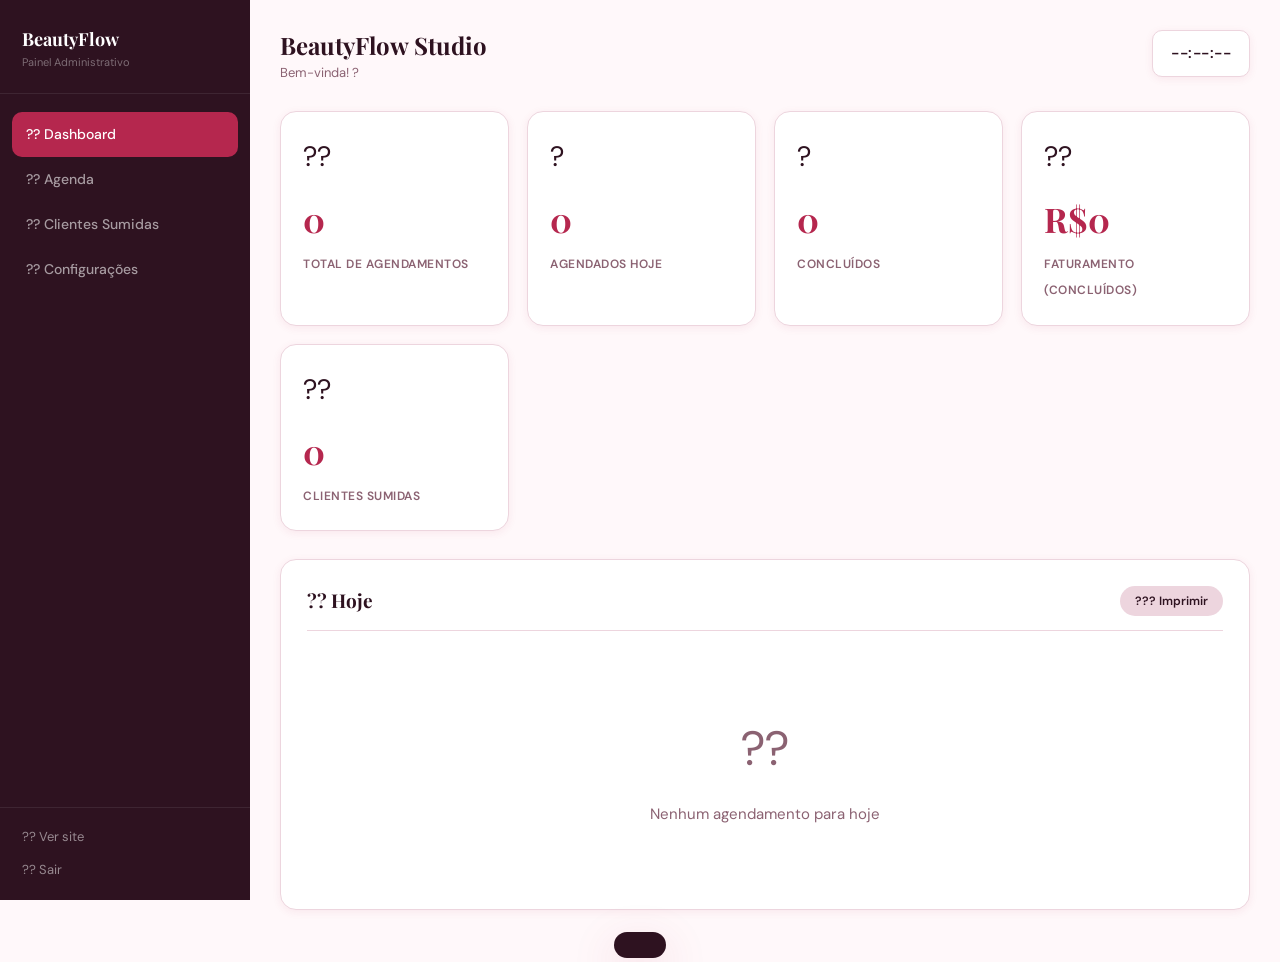
==== admin.html @ 9109e8d3 "Create admin.html" ====
<!DOCTYPE html>
<html lang="pt-BR">
<head>
  <meta charset="UTF-8">
  <meta name="viewport" content="width=device-width, initial-scale=1.0">
  <title>Admin — BeautyFlow</title>
  <link rel="stylesheet" href="style.css">
</head>
<body>

<div class="admin-layout">

  <!-- ===== SIDEBAR ===== -->
  <aside class="sidebar">
    <div class="sidebar-brand">
      <h2 id="sidebarNome">BeautyFlow</h2>
      <p>Painel Administrativo</p>
    </div>

    <ul class="sidebar-nav">
      <li>
        <a href="#" class="ativo" onclick="trocarAba('dashboard',this)">
          ?? Dashboard
        </a>
      </li>
      <li>
        <a href="#" onclick="trocarAba('agenda',this)">
          ?? Agenda
        </a>
      </li>
      <li>
        <a href="#" onclick="trocarAba('sumidas',this)">
          ?? Clientes Sumidas
          <span id="badgeSumidas" style="
            margin-left:auto; background:var(--danger);
            color:white; border-radius:999px;
            font-size:11px; padding:1px 8px;
            display:none;
          ">0</span>
        </a>
      </li>
      <li>
        <a href="#" onclick="trocarAba('config',this)">
          ?? Configurações
        </a>
      </li>
    </ul>

    <div class="sidebar-footer">
      <a href="index.html" style="color:rgba(255,255,255,.5); font-size:13px; display:block; margin-bottom:8px;">
        ?? Ver site
      </a>
      <button onclick="sair()" style="
        color:rgba(255,255,255,.5); font-size:13px;
        background:none; border:none; cursor:pointer;
        font-family:var(--f-body); padding:0; text-align:left;
      ">
        ?? Sair
      </button>
    </div>
  </aside>

  <!-- ===== CONTEÚDO PRINCIPAL ===== -->
  <main class="admin-main">

    <!-- HEADER -->
    <div class="admin-header">
      <div>
        <h1 id="headerNome">BeautyFlow Studio</h1>
        <p>Bem-vinda! ?</p>
      </div>
      <div class="relogio" id="relogio">--:--:--</div>
    </div>

    <!-- ======= ABA: DASHBOARD ======= -->
    <div class="aba ativa" id="aba-dashboard">

      <div class="stats-grid">
        <div class="stat-card">
          <span class="stat-icon">??</span>
          <span class="stat-value" id="statTotal">0</span>
          <span class="stat-label">Total de agendamentos</span>
        </div>
        <div class="stat-card">
          <span class="stat-icon">?</span>
          <span class="stat-value" id="statHoje">0</span>
          <span class="stat-label">Agendados hoje</span>
        </div>
        <div class="stat-card">
          <span class="stat-icon">?</span>
          <span class="stat-value" id="statConcluidos">0</span>
          <span class="stat-label">Concluídos</span>
        </div>
        <div class="stat-card">
          <span class="stat-icon">??</span>
          <span class="stat-value" id="statFaturamento">R$0</span>
          <span class="stat-label">Faturamento (concluídos)</span>
        </div>
        <div class="stat-card">
          <span class="stat-icon">??</span>
          <span class="stat-value" id="statSumidas">0</span>
          <span class="stat-label">Clientes sumidas</span>
        </div>
      </div>

      <!-- Próximos agendamentos do dia -->
      <div class="card">
        <div class="card-header">
          <h2>?? Hoje</h2>
          <button class="btn-sm btn-del" onclick="imprimirAgenda()">??? Imprimir</button>
        </div>
        <div id="agendaHoje">
          <div class="empty">
            <span class="empty-icon">??</span>
            <p>Nenhum agendamento para hoje</p>
          </div>
        </div>
      </div>

    </div>

    <!-- ======= ABA: AGENDA COMPLETA ======= -->
    <div class="aba" id="aba-agenda">
      <div class="card">
        <div class="card-header">
          <h2>?? Todos os Agendamentos</h2>
          <div style="display:flex; gap:8px;">
            <button class="btn-sm btn-del" onclick="imprimirAgenda()">??? Imprimir</button>
            <button class="btn-sm btn-ok"  onclick="exportarCSV()">?? Exportar CSV</button>
          </div>
        </div>

        <!-- Filtros -->
        <div class="filtros">
          <input type="date"   id="filtroData"   onchange="renderizarAgenda()" placeholder="Filtrar por data">
          <select              id="filtroStatus" onchange="renderizarAgenda()">
            <option value="">Todos os status</option>
            <option value="Agendado">Agendado</option>
            <option value="Concluído">Concluído</option>
            <option value="Cancelado">Cancelado</option>
          </select>
          <select              id="filtroServico" onchange="renderizarAgenda()">
            <option value="">Todos os serviços</option>
          </select>
          <input type="text"   id="filtroBusca" oninput="renderizarAgenda()" placeholder="?? Buscar por nome">
        </div>

        <div id="listaAgendamentos">
          <div class="empty">
            <span class="empty-icon">??</span>
            <p>Nenhum agendamento encontrado</p>
          </div>
        </div>
      </div>
    </div>

    <!-- ======= ABA: CLIENTES SUMIDAS ======= -->
    <div class="aba" id="aba-sumidas">
      <div class="card">
        <div class="card-header">
          <h2>?? Clientes que precisam voltar</h2>
          <span style="font-size:13px; color:var(--text-muted);" id="labelSumidas"></span>
        </div>
        <p style="color:var(--text-muted); font-size:14px; margin-bottom:20px;">
          Clientes que não agendaram há <strong id="diasInativos"></strong> dias ou mais.
          Envie uma mensagem carinhosa para trazê-las de volta! ??
        </p>
        <div id="listaSumidas">
          <div class="empty">
            <span class="empty-icon">??</span>
            <p>Todas as clientes retornaram recentemente!</p>
          </div>
        </div>
      </div>
    </div>

    <!-- ======= ABA: CONFIGURAÇÕES ======= -->
    <div class="aba" id="aba-config">

      <!-- Info do salão -->
      <div class="card">
        <div class="card-header"><h2>?? Informações do Salão</h2></div>
        <div class="config-grid">
          <div class="form-group">
            <label>Nome do salão</label>
            <input type="text" id="cfgNome" placeholder="BeautyFlow Studio">
          </div>
          <div class="form-group">
            <label>Proprietária</label>
            <input type="text" id="cfgDona" placeholder="Leticia Soares">
          </div>
          <div class="form-group">
            <label>WhatsApp (DDI+DDD+número)</label>
            <input type="text" id="cfgWA" placeholder="5521977730274">
          </div>
          <div class="form-group">
            <label>Instagram</label>
            <input type="text" id="cfgInsta" placeholder="@seuperfil">
          </div>
          <div class="form-group config-full">
            <label>Endereço / Cidade</label>
            <input type="text" id="cfgEndereco" placeholder="Rua Exemplo, 123 - Rio de Janeiro">
          </div>
        </div>
        <button class="btn btn-primary" style="margin-top:18px;" onclick="salvarConfig()">
          ?? Salvar Informações
        </button>
      </div>

      <!-- Alterar senha -->
      <div class="card">
        <div class="card-header"><h2>?? Alterar Senha de Acesso</h2></div>
        <div class="config-grid">
          <div class="form-group">
            <label>Novo usuário</label>
            <input type="text" id="cfgUser" placeholder="admin">
          </div>
          <div class="form-group">
            <label>Nova senha</label>
            <input type="password" id="cfgSenha" placeholder="Nova senha">
          </div>
          <div class="form-group">
            <label>Confirmar senha</label>
            <input type="password" id="cfgSenha2" placeholder="Repita a senha">
          </div>
        </div>
        <button class="btn btn-primary" style="margin-top:18px;" onclick="salvarSenha()">
          ?? Alterar Senha
        </button>
      </div>

      <!-- Horários ativos -->
      <div class="card">
        <div class="card-header"><h2>? Horários Disponíveis</h2></div>
        <p style="color:var(--text-muted); font-size:14px; margin-bottom:16px;">
          Marque os horários que você atende:
        </p>
        <div id="horariosConfig" style="display:flex; flex-wrap:wrap; gap:10px;">
          <!-- Preenchido via JS -->
        </div>
        <button class="btn btn-primary" style="margin-top:20px;" onclick="salvarHorarios()">
          ? Salvar Horários
        </button>
      </div>

      <!-- Dados / Backup -->
      <div class="card">
        <div class="card-header"><h2>?? Dados e Backup</h2></div>
        <div style="display:flex; gap:12px; flex-wrap:wrap;">
          <button class="btn btn-primary" onclick="exportarJSON()">?? Exportar Backup</button>
          <button class="btn btn-outline" onclick="importarJSON()" style="color:var(--primary); border:2px solid var(--primary);">
            ?? Importar Backup
          </button>
          <button class="btn-sm btn-cancel" onclick="limparTudo()" style="padding:13px 20px; font-size:14px;">
            ??? Apagar todos os dados
          </button>
        </div>
        <input type="file" id="inputImport" accept=".json" style="display:none" onchange="processarImport(this)">
      </div>

    </div>

  </main>
</div>

<!-- MODAL CONFIRMAÇÃO -->
<div class="modal-overlay" id="modalOverlay">
  <div class="modal-box">
    <h2 id="modalTitulo">Confirmar ação</h2>
    <p  id="modalTexto">Deseja continuar?</p>
    <div class="modal-btns">
      <button class="btn-sm btn-del" onclick="fecharModal()">Cancelar</button>
      <button class="btn-sm btn-cancel" id="modalConfirmar">Confirmar</button>
    </div>
  </div>
</div>

<!-- TOAST -->
<div class="toast" id="toast"></div>

<script src="config.js"></script>
<script src="script.js"></script>

</body>
</html>
---- style.css ----
/* ================================================
   BEAUTYFLOW — STYLESHEET COMPLETO
   Fontes do Google Fonts (requer internet)
   ================================================ */

@import url('https://fonts.googleapis.com/css2?family=Playfair+Display:ital,wght@0,400;0,600;0,700;1,400&family=DM+Sans:opsz,wght@9..40,300;9..40,400;9..40,500;9..40,600&display=swap');

/* ---- VARIÁVEIS DE DESIGN ---- */
:root {
  --primary:        #B5274E;
  --primary-dk:     #8C1A37;
  --primary-lt:     #E8477A;
  --accent:         #F4A7B9;
  --accent-pale:    #FDE8EF;
  --bg:             #FFF8FA;
  --card:           #FFFFFF;
  --text:           #2E1220;
  --text-muted:     #8B6272;
  --border:         #EDD5DE;
  --success:        #3D9B70;
  --warning:        #D48A0A;
  --danger:         #C94040;
  --grad:           linear-gradient(135deg, #8C1A37, #B5274E 50%, #E8477A);
  --grad-soft:      linear-gradient(135deg, #FDE8EF, #FFF8FA);
  --sh-sm:          0 2px 8px rgba(181,39,78,.08);
  --sh-md:          0 6px 24px rgba(181,39,78,.12);
  --sh-lg:          0 16px 48px rgba(181,39,78,.18);
  --r:              16px;
  --r-sm:           10px;
  --r-full:         9999px;
  --f-head:         'Playfair Display', Georgia, serif;
  --f-body:         'DM Sans', Arial, sans-serif;
  --ease:           0.25s cubic-bezier(.4,0,.2,1);
}

/* ---- RESET ---- */
*,*::before,*::after { margin:0; padding:0; box-sizing:border-box; }
html { scroll-behavior:smooth; }
body { font-family:var(--f-body); background:var(--bg); color:var(--text); line-height:1.65; }
h1,h2,h3,h4 { font-family:var(--f-head); line-height:1.25; }
a { text-decoration:none; }
img { max-width:100%; display:block; }

/* ================================================
   LANDING PAGE — index.html
   ================================================ */

/* HERO */
.hero {
  min-height: 100vh;
  background: var(--grad);
  display: flex; flex-direction: column;
  justify-content: center; align-items: center;
  text-align: center;
  padding: 60px 5%;
  position: relative; overflow: hidden;
}

.hero::before {
  content:'';
  position:absolute; inset:0;
  background: radial-gradient(ellipse 80% 60% at 50% 0%, rgba(255,255,255,.08) 0%, transparent 70%);
  pointer-events:none;
}

/* círculos decorativos de fundo */
.hero::after {
  content:'';
  position:absolute; bottom:-80px; right:-80px;
  width:400px; height:400px;
  border-radius:50%;
  border:60px solid rgba(255,255,255,.05);
  pointer-events:none;
}

.hero-badge {
  background: rgba(255,255,255,.15);
  border: 1px solid rgba(255,255,255,.3);
  color: white;
  padding: 7px 20px;
  border-radius: var(--r-full);
  font-size: 12px; font-weight:600;
  letter-spacing:1.5px; text-transform:uppercase;
  margin-bottom:24px;
  animation: fadeDown .6s ease both;
}

.hero h1 {
  font-size: clamp(40px, 8vw, 78px);
  color: white; margin-bottom:16px;
  animation: fadeDown .7s ease .1s both;
}

.hero h1 em { font-style:italic; color:#FFD6E4; }

.hero-sub {
  font-size: clamp(15px, 2.5vw, 19px);
  color: rgba(255,255,255,.82);
  max-width: 480px; margin-bottom:36px;
  animation: fadeDown .7s ease .2s both;
}

.hero-btns {
  display:flex; gap:14px; flex-wrap:wrap; justify-content:center;
  animation: fadeDown .7s ease .3s both;
}

/* BOTÕES */
.btn {
  display: inline-flex; align-items:center; gap:8px;
  padding:13px 26px; border-radius:var(--r-full);
  font-family:var(--f-body); font-size:15px; font-weight:600;
  cursor:pointer; border:none; transition:var(--ease);
  white-space: nowrap;
}
.btn-white   { background:white; color:var(--primary); box-shadow:var(--sh-md); }
.btn-white:hover { transform:translateY(-2px); box-shadow:var(--sh-lg); }
.btn-outline { background:transparent; color:white; border:2px solid rgba(255,255,255,.6); }
.btn-outline:hover { background:rgba(255,255,255,.1); }
.btn-primary { background:var(--grad); color:white; box-shadow:var(--sh-md); }
.btn-primary:hover { transform:translateY(-2px); box-shadow:var(--sh-lg); }
.btn-green   { background:#25D366; color:white; box-shadow:0 4px 16px rgba(37,211,102,.3); }
.btn-green:hover { transform:translateY(-2px); background:#1fb855; }
.btn-block { width:100%; justify-content:center; border-radius:var(--r-sm); padding:15px; font-size:16px; margin-top:6px; }

/* SEÇÃO GENÉRICA */
.section { padding:80px 5%; }
.section-header { text-align:center; margin-bottom:52px; }
.section-label {
  font-size:11px; font-weight:600; letter-spacing:2.5px;
  text-transform:uppercase; color:var(--primary); margin-bottom:10px;
}
.section-title { font-size:clamp(26px,4vw,40px); margin-bottom:10px; }
.section-sub { color:var(--text-muted); font-size:16px; max-width:480px; margin:0 auto; }

/* SERVIÇOS */
.servicos-grid {
  display:grid;
  grid-template-columns:repeat(auto-fit,minmax(250px,1fr));
  gap:22px;
}

.servico-card {
  background:var(--card); border-radius:var(--r);
  padding:30px 26px;
  border:1px solid var(--border);
  box-shadow:var(--sh-sm);
  transition:var(--ease); position:relative; overflow:hidden;
}
.servico-card::before {
  content:''; position:absolute; top:0; left:0; right:0; height:3px;
  background:var(--grad); transform:scaleX(0); transition:var(--ease);
}
.servico-card:hover { transform:translateY(-5px); box-shadow:var(--sh-md); }
.servico-card:hover::before { transform:scaleX(1); }

.servico-emoji { font-size:34px; margin-bottom:14px; display:block; }
.servico-card h2 { font-size:19px; margin-bottom:7px; }
.servico-card p  { color:var(--text-muted); font-size:14px; margin-bottom:14px; }
.servico-price {
  display:inline-block;
  background:var(--accent-pale); color:var(--primary);
  font-weight:700; font-size:17px;
  padding:5px 16px; border-radius:var(--r-full);
}

/* AGENDAMENTO PÚBLICO */
.booking-section { background:white; border-top:1px solid var(--border); }
.booking-wrapper { max-width:600px; margin:0 auto; }

.form-group { display:flex; flex-direction:column; gap:5px; }
.form-group label { font-size:13px; font-weight:600; letter-spacing:.3px; }
.form-grid { display:grid; grid-template-columns:1fr 1fr; gap:14px; margin-bottom:14px; }
.form-full { grid-column:1/-1; }

input, select, textarea {
  padding:13px 15px;
  border:2px solid var(--border);
  border-radius:var(--r-sm);
  font-family:var(--f-body); font-size:15px;
  color:var(--text); background:white;
  transition:var(--ease); outline:none; width:100%;
}
input:focus, select:focus {
  border-color:var(--primary);
  box-shadow:0 0 0 3px rgba(181,39,78,.07);
}

/* RODAPÉ */
footer {
  background:var(--text); color:rgba(255,255,255,.65);
  text-align:center; padding:44px 5%; font-size:14px;
}
footer strong { color:rgba(255,255,255,.9); }
footer a { color:var(--accent); }

/* WHATSAPP FLUTUANTE */
.whatsapp-fixo {
  position:fixed; bottom:22px; right:22px;
  background:#25D366; color:white;
  padding:13px 20px; border-radius:var(--r-full);
  font-weight:600; font-size:14px;
  display:flex; align-items:center; gap:8px;
  box-shadow:0 4px 20px rgba(37,211,102,.4);
  z-index:200; transition:var(--ease);
}
.whatsapp-fixo:hover { transform:translateY(-3px); box-shadow:0 8px 30px rgba(37,211,102,.5); }

/* ================================================
   LOGIN — login.html
   ================================================ */
.login-page {
  min-height:100vh;
  background:var(--grad);
  display:flex; align-items:center; justify-content:center;
  padding:20px;
}
.login-box {
  background:white; padding:48px 42px;
  border-radius:24px; width:100%; max-width:380px;
  box-shadow:var(--sh-lg); text-align:center;
}
.login-logo { font-size:44px; margin-bottom:8px; }
.login-box h1 { font-size:26px; margin-bottom:4px; }
.login-box p  { color:var(--text-muted); font-size:14px; margin-bottom:30px; }
.login-form { display:flex; flex-direction:column; gap:14px; }
.login-error {
  background:#FFF0F0; border:1px solid #F5C0C0;
  color:var(--danger); padding:10px 14px;
  border-radius:var(--r-sm); font-size:14px; display:none;
}

/* ================================================
   ADMIN — admin.html
   ================================================ */
.admin-layout { display:flex; min-height:100vh; }

/* SIDEBAR */
.sidebar {
  width:250px;
  background:var(--text); color:white;
  padding:0;
  position:fixed; top:0; left:0; bottom:0;
  display:flex; flex-direction:column; z-index:50;
  transition:var(--ease);
}
.sidebar-brand {
  padding:28px 22px 22px;
  border-bottom:1px solid rgba(255,255,255,.08);
}
.sidebar-brand h2 { font-size:18px; color:white; margin-bottom:2px; }
.sidebar-brand p  { font-size:11px; color:rgba(255,255,255,.38); font-family:var(--f-body); }
.sidebar-nav { padding:18px 12px; flex:1; list-style:none; }
.sidebar-nav a, .sidebar-nav button {
  display:flex; align-items:center; gap:10px;
  padding:11px 14px; border-radius:var(--r-sm);
  color:rgba(255,255,255,.58); font-size:14px; font-weight:500;
  font-family:var(--f-body); transition:var(--ease);
  cursor:pointer; border:none; background:none;
  width:100%; text-align:left; text-decoration:none;
}
.sidebar-nav a:hover, .sidebar-nav button:hover { background:rgba(255,255,255,.07); color:white; }
.sidebar-nav a.ativo { background:var(--primary); color:white; }
.sidebar-footer {
  padding:18px 22px;
  border-top:1px solid rgba(255,255,255,.08);
}

/* CONTEÚDO PRINCIPAL */
.admin-main { margin-left:250px; flex:1; padding:30px; }
.admin-header {
  display:flex; justify-content:space-between; align-items:flex-start;
  margin-bottom:28px;
}
.admin-header h1 { font-size:24px; }
.admin-header p  { color:var(--text-muted); font-size:13px; margin-top:2px; }
.relogio {
  background:white; border:1px solid var(--border);
  padding:10px 18px; border-radius:var(--r-sm);
  font-weight:600; font-size:15px;
  letter-spacing:.5px; box-shadow:var(--sh-sm);
}

/* ABAS */
.aba { display:none; }
.aba.ativa { display:block; }

/* STATS */
.stats-grid {
  display:grid;
  grid-template-columns:repeat(auto-fit,minmax(180px,1fr));
  gap:18px; margin-bottom:28px;
}
.stat-card {
  background:var(--card); border:1px solid var(--border);
  border-radius:var(--r); padding:22px;
  box-shadow:var(--sh-sm); transition:var(--ease);
}
.stat-card:hover { transform:translateY(-2px); box-shadow:var(--sh-md); }
.stat-icon  { font-size:28px; margin-bottom:10px; display:block; }
.stat-value { font-size:34px; font-weight:700; font-family:var(--f-head); color:var(--primary); display:block; margin-bottom:3px; }
.stat-label { font-size:12px; color:var(--text-muted); font-weight:600; text-transform:uppercase; letter-spacing:.5px; }

/* CARDS */
.card {
  background:var(--card); border:1px solid var(--border);
  border-radius:var(--r); padding:26px;
  box-shadow:var(--sh-sm); margin-bottom:22px;
}
.card-header {
  display:flex; justify-content:space-between; align-items:center;
  margin-bottom:22px; padding-bottom:14px;
  border-bottom:1px solid var(--border);
}
.card-header h2 { font-size:19px; }

/* AGENDA */
.data-titulo {
  font-family:var(--f-head);
  font-size:18px; color:var(--primary);
  margin:26px 0 14px; padding-bottom:8px;
  border-bottom:2px solid var(--accent-pale);
  display:flex; align-items:center; gap:10px;
}
.dia-semana-badge {
  font-family:var(--f-body);
  font-size:11px; font-weight:600;
  background:var(--accent-pale); color:var(--primary);
  padding:3px 10px; border-radius:var(--r-full);
  text-transform:uppercase; letter-spacing:.5px;
}

.ag-card {
  background:white; border:1px solid var(--border);
  border-left:4px solid var(--primary);
  border-radius:var(--r-sm); padding:18px;
  margin-bottom:10px; position:relative;
  transition:var(--ease); animation:fadeIn .3s ease both;
}
.ag-card:hover { box-shadow:var(--sh-sm); }
.ag-card.concluido { border-left-color:var(--success); opacity:.7; }
.ag-card.cancelado { border-left-color:var(--danger);  opacity:.6; }

.hr-badge {
  position:absolute; top:14px; right:14px;
  background:var(--grad); color:white;
  padding:4px 13px; border-radius:var(--r-full);
  font-size:12px; font-weight:700;
}
.ag-nome { font-size:16px; font-family:var(--f-head); margin-bottom:5px; }
.ag-info { font-size:13px; color:var(--text-muted); margin-bottom:3px; }
.ag-info strong { color:var(--text); }

.status-pill {
  display:inline-block; padding:3px 13px;
  border-radius:var(--r-full); font-size:11px; font-weight:700;
  text-transform:uppercase; letter-spacing:.5px; margin-top:6px;
}
.pill-agendado  { background:#FFF3CD; color:#856404; }
.pill-concluido { background:#D4EDDA; color:#155724; }
.pill-cancelado { background:#F8D7DA; color:#721C24; }

.ag-acoes { display:flex; gap:8px; margin-top:12px; flex-wrap:wrap; }

.btn-sm {
  padding:7px 15px; border-radius:var(--r-full);
  font-size:12px; font-weight:600; border:none;
  cursor:pointer; font-family:var(--f-body);
  transition:var(--ease); display:inline-flex; align-items:center; gap:5px;
}
.btn-sm:hover { transform:translateY(-1px); }
.btn-ok      { background:var(--success);  color:white; }
.btn-cancel  { background:var(--danger);   color:white; }
.btn-del     { background:var(--border);   color:var(--text); }
.btn-wa      { background:#25D366;         color:white; }

/* FILTROS */
.filtros { display:flex; gap:10px; margin-bottom:18px; flex-wrap:wrap; }
.filtros input, .filtros select { max-width:190px; padding:9px 13px; font-size:14px; }

/* ESTADO VAZIO */
.empty { text-align:center; padding:56px 20px; color:var(--text-muted); }
.empty-icon { font-size:48px; margin-bottom:14px; display:block; }
.empty p { font-size:15px; }

/* CONFIGURAÇÕES */
.config-grid { display:grid; grid-template-columns:1fr 1fr; gap:14px; }
.config-full { grid-column:1/-1; }
.config-grid input, .config-grid select { margin-bottom:0; }

/* SERVIÇOS NA TABELA ADMIN */
.servico-row {
  display:grid; grid-template-columns:1fr auto auto auto;
  gap:10px; align-items:center;
  padding:10px 14px; border-radius:var(--r-sm);
  background:var(--accent-pale); margin-bottom:8px;
  font-size:14px;
}
.servico-row span:first-child { font-weight:600; }

/* TOAST */
.toast {
  position:fixed; bottom:22px; left:50%;
  transform:translateX(-50%) translateY(80px);
  background:var(--text); color:white;
  padding:13px 26px; border-radius:var(--r-full);
  font-size:14px; font-weight:500;
  box-shadow:var(--sh-lg); z-index:1000;
  transition:transform .35s cubic-bezier(.4,0,.2,1);
  pointer-events:none; white-space:nowrap;
}
.toast.show { transform:translateX(-50%) translateY(0); }
.toast.ok    { background:var(--success); }
.toast.err   { background:var(--danger); }

/* MODAL SIMPLES */
.modal-overlay {
  position:fixed; inset:0;
  background:rgba(0,0,0,.45);
  display:flex; align-items:center; justify-content:center;
  z-index:500; padding:20px;
  opacity:0; pointer-events:none; transition:var(--ease);
}
.modal-overlay.open { opacity:1; pointer-events:all; }
.modal-box {
  background:white; border-radius:var(--r);
  padding:36px; max-width:440px; width:100%;
  box-shadow:var(--sh-lg);
  transform:scale(.95); transition:var(--ease);
}
.modal-overlay.open .modal-box { transform:scale(1); }
.modal-box h2 { font-size:20px; margin-bottom:12px; }
.modal-box p  { color:var(--text-muted); font-size:15px; margin-bottom:24px; }
.modal-btns { display:flex; gap:10px; justify-content:flex-end; }

/* IMPRESSÃO */
@media print {
  .sidebar, .admin-header, .ag-acoes,
  .filtros, .stats-grid,
  .aba:not(.ativa) { display:none !important; }
  .admin-main { margin:0; padding:0; }
  .card { box-shadow:none; border:1px solid #ccc; }
}

/* ANIMAÇÕES */
@keyframes fadeDown {
  from { opacity:0; transform:translateY(-14px); }
  to   { opacity:1; transform:translateY(0); }
}
@keyframes fadeIn {
  from { opacity:0; transform:translateY(6px); }
  to   { opacity:1; transform:translateY(0); }
}

/* RESPONSIVO */
@media (max-width:900px) {
  .sidebar { display:none; }
  .admin-main { margin-left:0; }
  .config-grid { grid-template-columns:1fr; }
  .config-full { grid-column:1; }
}
@media (max-width:640px) {
  .hero h1 { font-size:36px; }
  .section { padding:50px 5%; }
  .hero-btns { flex-direction:column; align-items:center; }
  .form-grid { grid-template-columns:1fr; }
  .stats-grid { grid-template-columns:1fr 1fr; }
  .filtros input, .filtros select { max-width:100%; }
}
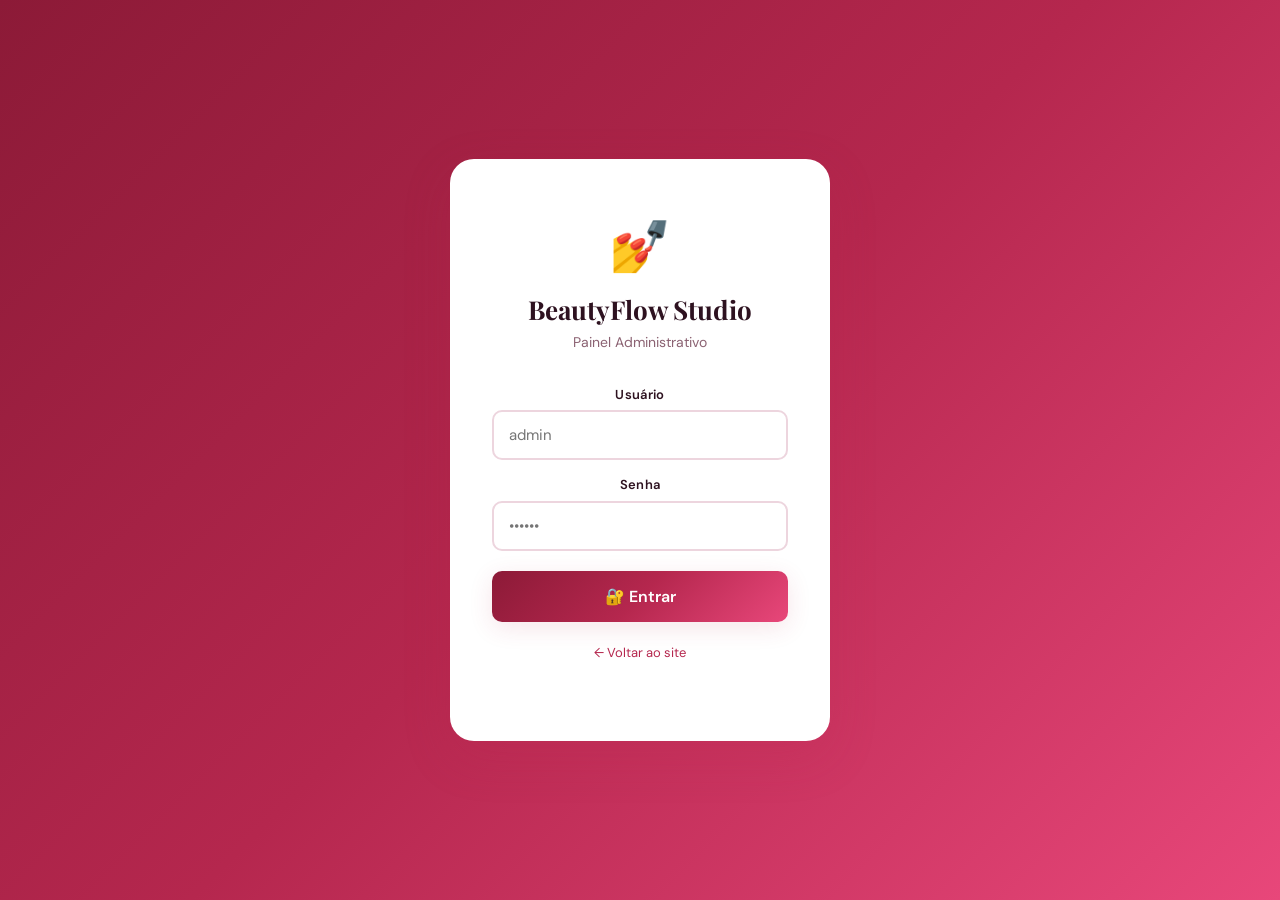
==== commit 8dc3d513: "Update admin.html" ====
--- a/admin.html
+++ b/admin.html
@@ -10,8 +10,11 @@
 
 <div class="admin-layout">
 
+  <!-- ===== OVERLAY MOBILE ===== -->
+  <div class="sidebar-overlay" id="sidebarOverlay" onclick="fecharMenu()"></div>
+
   <!-- ===== SIDEBAR ===== -->
-  <aside class="sidebar">
+  <aside class="sidebar" id="sidebar">
     <div class="sidebar-brand">
       <h2 id="sidebarNome">BeautyFlow</h2>
       <p>Painel Administrativo</p>
@@ -19,99 +22,99 @@
 
     <ul class="sidebar-nav">
       <li>
-        <a href="#" class="ativo" onclick="trocarAba('dashboard',this)">
-          ?? Dashboard
-        </a>
-      </li>
-      <li>
-        <a href="#" onclick="trocarAba('agenda',this)">
-          ?? Agenda
-        </a>
-      </li>
-      <li>
-        <a href="#" onclick="trocarAba('sumidas',this)">
-          ?? Clientes Sumidas
-          <span id="badgeSumidas" style="
-            margin-left:auto; background:var(--danger);
-            color:white; border-radius:999px;
-            font-size:11px; padding:1px 8px;
-            display:none;
-          ">0</span>
-        </a>
-      </li>
-      <li>
-        <a href="#" onclick="trocarAba('config',this)">
-          ?? Configurações
+        <a href="#" class="ativo" onclick="trocarAba('dashboard',this);fecharMenu();return false;">
+          &#x1F4CA; Dashboard
+        </a>
+      </li>
+      <li>
+        <a href="#" onclick="trocarAba('agenda',this);fecharMenu();return false;">
+          &#x1F4C5; Agenda
+        </a>
+      </li>
+      <li>
+        <a href="#" onclick="trocarAba('galeria',this);fecharMenu();return false;">
+          &#x1F4F8; Portfolio / Fotos
+        </a>
+      </li>
+      <li>
+        <a href="#" onclick="trocarAba('sumidas',this);fecharMenu();return false;">
+          &#x1F48C; Clientes Sumidas
+          <span class="nav-badge" id="badgeSumidas">0</span>
+        </a>
+      </li>
+      <li>
+        <a href="#" onclick="trocarAba('config',this);fecharMenu();return false;">
+          &#x2699;&#xFE0F; Configuracoes
         </a>
       </li>
     </ul>
 
     <div class="sidebar-footer">
-      <a href="index.html" style="color:rgba(255,255,255,.5); font-size:13px; display:block; margin-bottom:8px;">
-        ?? Ver site
-      </a>
-      <button onclick="sair()" style="
-        color:rgba(255,255,255,.5); font-size:13px;
-        background:none; border:none; cursor:pointer;
-        font-family:var(--f-body); padding:0; text-align:left;
-      ">
-        ?? Sair
-      </button>
+      <a href="index.html">Ver site publico</a>
+      <button onclick="sair()">Sair</button>
     </div>
   </aside>
 
-  <!-- ===== CONTEÚDO PRINCIPAL ===== -->
+  <!-- ===== TOPBAR MOBILE (hamburguer) ===== -->
+  <div class="topbar-mobile">
+    <h2 id="topbarNome">BeautyFlow</h2>
+    <button class="hamburger" id="hamburger" onclick="toggleMenu()" aria-label="Menu">
+      <span></span>
+      <span></span>
+      <span></span>
+    </button>
+  </div>
+
+  <!-- ===== CONTEUDO PRINCIPAL ===== -->
   <main class="admin-main">
 
-    <!-- HEADER -->
     <div class="admin-header">
       <div>
         <h1 id="headerNome">BeautyFlow Studio</h1>
-        <p>Bem-vinda! ?</p>
+        <p>Bem-vinda!</p>
       </div>
       <div class="relogio" id="relogio">--:--:--</div>
     </div>
 
-    <!-- ======= ABA: DASHBOARD ======= -->
+    <!-- ======= DASHBOARD ======= -->
     <div class="aba ativa" id="aba-dashboard">
 
       <div class="stats-grid">
         <div class="stat-card">
-          <span class="stat-icon">??</span>
+          <span class="stat-icon">&#x1F4C5;</span>
           <span class="stat-value" id="statTotal">0</span>
-          <span class="stat-label">Total de agendamentos</span>
-        </div>
-        <div class="stat-card">
-          <span class="stat-icon">?</span>
+          <span class="stat-label">Total agendamentos</span>
+        </div>
+        <div class="stat-card">
+          <span class="stat-icon">&#x23F3;</span>
           <span class="stat-value" id="statHoje">0</span>
-          <span class="stat-label">Agendados hoje</span>
-        </div>
-        <div class="stat-card">
-          <span class="stat-icon">?</span>
+          <span class="stat-label">Hoje</span>
+        </div>
+        <div class="stat-card">
+          <span class="stat-icon">&#x2705;</span>
           <span class="stat-value" id="statConcluidos">0</span>
-          <span class="stat-label">Concluídos</span>
-        </div>
-        <div class="stat-card">
-          <span class="stat-icon">??</span>
+          <span class="stat-label">Concluidos</span>
+        </div>
+        <div class="stat-card">
+          <span class="stat-icon">&#x1F4B0;</span>
           <span class="stat-value" id="statFaturamento">R$0</span>
-          <span class="stat-label">Faturamento (concluídos)</span>
-        </div>
-        <div class="stat-card">
-          <span class="stat-icon">??</span>
+          <span class="stat-label">Faturamento</span>
+        </div>
+        <div class="stat-card">
+          <span class="stat-icon">&#x1F48C;</span>
           <span class="stat-value" id="statSumidas">0</span>
           <span class="stat-label">Clientes sumidas</span>
         </div>
       </div>
 
-      <!-- Próximos agendamentos do dia -->
       <div class="card">
         <div class="card-header">
-          <h2>?? Hoje</h2>
-          <button class="btn-sm btn-del" onclick="imprimirAgenda()">??? Imprimir</button>
+          <h2>Agenda de Hoje</h2>
+          <button class="btn-sm btn-del" onclick="window.print()">Imprimir</button>
         </div>
         <div id="agendaHoje">
           <div class="empty">
-            <span class="empty-icon">??</span>
+            <span class="empty-icon">&#x1F4C5;</span>
             <p>Nenhum agendamento para hoje</p>
           </div>
         </div>
@@ -119,78 +122,106 @@
 
     </div>
 
-    <!-- ======= ABA: AGENDA COMPLETA ======= -->
+    <!-- ======= AGENDA ======= -->
     <div class="aba" id="aba-agenda">
       <div class="card">
         <div class="card-header">
-          <h2>?? Todos os Agendamentos</h2>
-          <div style="display:flex; gap:8px;">
-            <button class="btn-sm btn-del" onclick="imprimirAgenda()">??? Imprimir</button>
-            <button class="btn-sm btn-ok"  onclick="exportarCSV()">?? Exportar CSV</button>
-          </div>
-        </div>
-
-        <!-- Filtros -->
+          <h2>Todos os Agendamentos</h2>
+          <div style="display:flex;gap:8px;flex-wrap:wrap;">
+            <button class="btn-sm btn-del" onclick="window.print()">Imprimir</button>
+            <button class="btn-sm btn-ok"  onclick="exportarCSV()">Exportar CSV</button>
+          </div>
+        </div>
+
         <div class="filtros">
-          <input type="date"   id="filtroData"   onchange="renderizarAgenda()" placeholder="Filtrar por data">
-          <select              id="filtroStatus" onchange="renderizarAgenda()">
+          <input type="date"   id="filtroData"    onchange="renderizarAgenda()" placeholder="Filtrar data">
+          <select              id="filtroStatus"  onchange="renderizarAgenda()">
             <option value="">Todos os status</option>
-            <option value="Agendado">Agendado</option>
-            <option value="Concluído">Concluído</option>
-            <option value="Cancelado">Cancelado</option>
+            <option>Agendado</option>
+            <option>Concluido</option>
+            <option>Cancelado</option>
           </select>
           <select              id="filtroServico" onchange="renderizarAgenda()">
-            <option value="">Todos os serviços</option>
+            <option value="">Todos os servicos</option>
           </select>
-          <input type="text"   id="filtroBusca" oninput="renderizarAgenda()" placeholder="?? Buscar por nome">
+          <input type="text"   id="filtroBusca"   oninput="renderizarAgenda()" placeholder="Buscar por nome">
         </div>
 
         <div id="listaAgendamentos">
           <div class="empty">
-            <span class="empty-icon">??</span>
+            <span class="empty-icon">&#x1F486;</span>
             <p>Nenhum agendamento encontrado</p>
           </div>
         </div>
       </div>
     </div>
 
-    <!-- ======= ABA: CLIENTES SUMIDAS ======= -->
+    <!-- ======= PORTFOLIO / GALERIA ======= -->
+    <div class="aba" id="aba-galeria">
+      <div class="card">
+        <div class="card-header">
+          <h2>Portfolio — Fotos dos Trabalhos</h2>
+          <span style="font-size:13px;color:var(--text-muted);" id="contadorFotos">0 foto(s)</span>
+        </div>
+
+        <p style="color:var(--text-muted);font-size:14px;margin-bottom:18px;">
+          Adicione fotos dos seus trabalhos. Elas aparecem no site para os clientes verem!
+          Clique na foto para adicionar uma legenda.
+        </p>
+
+        <!-- Zona de Upload -->
+        <div class="upload-zone" id="uploadZone" onclick="document.getElementById('inputFotoAdmin').click()">
+          <span class="upload-icon">&#x1F4F7;</span>
+          <p><strong>Clique aqui</strong> ou arraste as fotos</p>
+          <p style="font-size:12px;margin-top:4px;opacity:.6;">JPG, PNG — ate 5MB por foto</p>
+        </div>
+        <input type="file" id="inputFotoAdmin" accept="image/*" multiple onchange="adicionarFotos(this)">
+
+        <!-- Grid de fotos -->
+        <div class="galeria-admin-grid" id="galeriaAdminGrid"></div>
+
+        <div id="galeriaAdminVazia" style="text-align:center;padding:30px;color:var(--text-muted);display:none;">
+          <p>Nenhuma foto adicionada ainda. Clique na zona acima para enviar!</p>
+        </div>
+      </div>
+    </div>
+
+    <!-- ======= CLIENTES SUMIDAS ======= -->
     <div class="aba" id="aba-sumidas">
       <div class="card">
         <div class="card-header">
-          <h2>?? Clientes que precisam voltar</h2>
-          <span style="font-size:13px; color:var(--text-muted);" id="labelSumidas"></span>
-        </div>
-        <p style="color:var(--text-muted); font-size:14px; margin-bottom:20px;">
-          Clientes que não agendaram há <strong id="diasInativos"></strong> dias ou mais.
-          Envie uma mensagem carinhosa para trazê-las de volta! ??
+          <h2>Clientes que precisam voltar</h2>
+          <span style="font-size:13px;color:var(--text-muted);" id="labelSumidas"></span>
+        </div>
+        <p style="color:var(--text-muted);font-size:14px;margin-bottom:20px;">
+          Clientes sem agendamento ha <strong id="diasInativos">21</strong> dias ou mais.
+          Envie uma mensagem carinhosa para traze-las de volta!
         </p>
         <div id="listaSumidas">
           <div class="empty">
-            <span class="empty-icon">??</span>
+            <span class="empty-icon">&#x1F389;</span>
             <p>Todas as clientes retornaram recentemente!</p>
           </div>
         </div>
       </div>
     </div>
 
-    <!-- ======= ABA: CONFIGURAÇÕES ======= -->
+    <!-- ======= CONFIGURACOES ======= -->
     <div class="aba" id="aba-config">
 
-      <!-- Info do salão -->
-      <div class="card">
-        <div class="card-header"><h2>?? Informações do Salão</h2></div>
+      <div class="card">
+        <div class="card-header"><h2>Informacoes do Salao</h2></div>
         <div class="config-grid">
           <div class="form-group">
-            <label>Nome do salão</label>
+            <label>Nome do salao</label>
             <input type="text" id="cfgNome" placeholder="BeautyFlow Studio">
           </div>
           <div class="form-group">
-            <label>Proprietária</label>
+            <label>Proprietaria</label>
             <input type="text" id="cfgDona" placeholder="Leticia Soares">
           </div>
           <div class="form-group">
-            <label>WhatsApp (DDI+DDD+número)</label>
+            <label>WhatsApp (DDI+DDD+numero)</label>
             <input type="text" id="cfgWA" placeholder="5521977730274">
           </div>
           <div class="form-group">
@@ -198,21 +229,20 @@
             <input type="text" id="cfgInsta" placeholder="@seuperfil">
           </div>
           <div class="form-group config-full">
-            <label>Endereço / Cidade</label>
+            <label>Endereco / Cidade</label>
             <input type="text" id="cfgEndereco" placeholder="Rua Exemplo, 123 - Rio de Janeiro">
           </div>
         </div>
         <button class="btn btn-primary" style="margin-top:18px;" onclick="salvarConfig()">
-          ?? Salvar Informações
+          Salvar Informacoes
         </button>
       </div>
 
-      <!-- Alterar senha -->
-      <div class="card">
-        <div class="card-header"><h2>?? Alterar Senha de Acesso</h2></div>
+      <div class="card">
+        <div class="card-header"><h2>Alterar Senha de Acesso</h2></div>
         <div class="config-grid">
           <div class="form-group">
-            <label>Novo usuário</label>
+            <label>Novo usuario</label>
             <input type="text" id="cfgUser" placeholder="admin">
           </div>
           <div class="form-group">
@@ -225,35 +255,29 @@
           </div>
         </div>
         <button class="btn btn-primary" style="margin-top:18px;" onclick="salvarSenha()">
-          ?? Alterar Senha
+          Alterar Senha
         </button>
       </div>
 
-      <!-- Horários ativos -->
-      <div class="card">
-        <div class="card-header"><h2>? Horários Disponíveis</h2></div>
-        <p style="color:var(--text-muted); font-size:14px; margin-bottom:16px;">
-          Marque os horários que você atende:
+      <div class="card">
+        <div class="card-header"><h2>Horarios Disponiveis</h2></div>
+        <p style="color:var(--text-muted);font-size:14px;margin-bottom:16px;">
+          Marque os horarios que voce atende:
         </p>
-        <div id="horariosConfig" style="display:flex; flex-wrap:wrap; gap:10px;">
-          <!-- Preenchido via JS -->
-        </div>
+        <div id="horariosConfig" style="display:flex;flex-wrap:wrap;gap:10px;"></div>
         <button class="btn btn-primary" style="margin-top:20px;" onclick="salvarHorarios()">
-          ? Salvar Horários
+          Salvar Horarios
         </button>
       </div>
 
-      <!-- Dados / Backup -->
-      <div class="card">
-        <div class="card-header"><h2>?? Dados e Backup</h2></div>
-        <div style="display:flex; gap:12px; flex-wrap:wrap;">
-          <button class="btn btn-primary" onclick="exportarJSON()">?? Exportar Backup</button>
-          <button class="btn btn-outline" onclick="importarJSON()" style="color:var(--primary); border:2px solid var(--primary);">
-            ?? Importar Backup
-          </button>
-          <button class="btn-sm btn-cancel" onclick="limparTudo()" style="padding:13px 20px; font-size:14px;">
-            ??? Apagar todos os dados
-          </button>
+      <div class="card">
+        <div class="card-header"><h2>Dados e Backup</h2></div>
+        <div style="display:flex;gap:12px;flex-wrap:wrap;">
+          <button class="btn btn-primary" onclick="exportarJSON()">Exportar Backup</button>
+          <button class="btn-sm btn-del" onclick="document.getElementById('inputImport').click()"
+                  style="padding:13px 20px;font-size:14px;">Importar Backup</button>
+          <button class="btn-sm btn-cancel" onclick="limparTudo()"
+                  style="padding:13px 20px;font-size:14px;">Apagar todos os dados</button>
         </div>
         <input type="file" id="inputImport" accept=".json" style="display:none" onchange="processarImport(this)">
       </div>
@@ -263,10 +287,10 @@
   </main>
 </div>
 
-<!-- MODAL CONFIRMAÇÃO -->
+<!-- MODAL -->
 <div class="modal-overlay" id="modalOverlay">
   <div class="modal-box">
-    <h2 id="modalTitulo">Confirmar ação</h2>
+    <h2 id="modalTitulo">Confirmar acao</h2>
     <p  id="modalTexto">Deseja continuar?</p>
     <div class="modal-btns">
       <button class="btn-sm btn-del" onclick="fecharModal()">Cancelar</button>
@@ -280,6 +304,5 @@
 
 <script src="config.js"></script>
 <script src="script.js"></script>
-
 </body>
 </html>
--- a/style.css
+++ b/style.css
@@ -1,469 +1,593 @@
 /* ================================================
-   BEAUTYFLOW — STYLESHEET COMPLETO
-   Fontes do Google Fonts (requer internet)
+   BEAUTYFLOW — STYLESHEET COMPLETO v2
    ================================================ */
 
 @import url('https://fonts.googleapis.com/css2?family=Playfair+Display:ital,wght@0,400;0,600;0,700;1,400&family=DM+Sans:opsz,wght@9..40,300;9..40,400;9..40,500;9..40,600&display=swap');
 
-/* ---- VARIÁVEIS DE DESIGN ---- */
+/* ---- VARIAVEIS ---- */
 :root {
-  --primary:        #B5274E;
-  --primary-dk:     #8C1A37;
-  --primary-lt:     #E8477A;
-  --accent:         #F4A7B9;
-  --accent-pale:    #FDE8EF;
-  --bg:             #FFF8FA;
-  --card:           #FFFFFF;
-  --text:           #2E1220;
-  --text-muted:     #8B6272;
-  --border:         #EDD5DE;
-  --success:        #3D9B70;
-  --warning:        #D48A0A;
-  --danger:         #C94040;
-  --grad:           linear-gradient(135deg, #8C1A37, #B5274E 50%, #E8477A);
-  --grad-soft:      linear-gradient(135deg, #FDE8EF, #FFF8FA);
-  --sh-sm:          0 2px 8px rgba(181,39,78,.08);
-  --sh-md:          0 6px 24px rgba(181,39,78,.12);
-  --sh-lg:          0 16px 48px rgba(181,39,78,.18);
-  --r:              16px;
-  --r-sm:           10px;
-  --r-full:         9999px;
-  --f-head:         'Playfair Display', Georgia, serif;
-  --f-body:         'DM Sans', Arial, sans-serif;
-  --ease:           0.25s cubic-bezier(.4,0,.2,1);
+  --primary:     #B5274E;
+  --primary-dk:  #8C1A37;
+  --primary-lt:  #E8477A;
+  --accent:      #F4A7B9;
+  --accent-pale: #FDE8EF;
+  --bg:          #FFF8FA;
+  --card:        #FFFFFF;
+  --text:        #2E1220;
+  --text-muted:  #8B6272;
+  --border:      #EDD5DE;
+  --success:     #3D9B70;
+  --warning:     #D48A0A;
+  --danger:      #C94040;
+  --grad:        linear-gradient(135deg,#8C1A37,#B5274E 50%,#E8477A);
+  --sh-sm:       0 2px 8px rgba(181,39,78,.08);
+  --sh-md:       0 6px 24px rgba(181,39,78,.12);
+  --sh-lg:       0 16px 48px rgba(181,39,78,.18);
+  --r:           16px;
+  --r-sm:        10px;
+  --r-full:      9999px;
+  --f-head:      'Playfair Display',Georgia,serif;
+  --f-body:      'DM Sans',Arial,sans-serif;
+  --ease:        0.25s cubic-bezier(.4,0,.2,1);
 }
 
 /* ---- RESET ---- */
-*,*::before,*::after { margin:0; padding:0; box-sizing:border-box; }
-html { scroll-behavior:smooth; }
-body { font-family:var(--f-body); background:var(--bg); color:var(--text); line-height:1.65; }
-h1,h2,h3,h4 { font-family:var(--f-head); line-height:1.25; }
-a { text-decoration:none; }
-img { max-width:100%; display:block; }
-
-/* ================================================
-   LANDING PAGE — index.html
-   ================================================ */
-
-/* HERO */
-.hero {
-  min-height: 100vh;
-  background: var(--grad);
-  display: flex; flex-direction: column;
-  justify-content: center; align-items: center;
-  text-align: center;
-  padding: 60px 5%;
-  position: relative; overflow: hidden;
-}
-
-.hero::before {
-  content:'';
-  position:absolute; inset:0;
-  background: radial-gradient(ellipse 80% 60% at 50% 0%, rgba(255,255,255,.08) 0%, transparent 70%);
+*,*::before,*::after{margin:0;padding:0;box-sizing:border-box;}
+html{scroll-behavior:smooth;}
+body{font-family:var(--f-body);background:var(--bg);color:var(--text);line-height:1.65;}
+h1,h2,h3,h4{font-family:var(--f-head);line-height:1.25;}
+a{text-decoration:none;}
+
+/* ================================================
+   HERO
+   ================================================ */
+.hero{
+  min-height:100vh;
+  background:var(--grad);
+  display:flex;flex-direction:column;
+  justify-content:center;align-items:center;
+  text-align:center;padding:80px 6%;
+  position:relative;overflow:hidden;
+}
+.hero::before{
+  content:'';position:absolute;inset:0;
+  background:radial-gradient(ellipse 80% 60% at 50% 0%,rgba(255,255,255,.08) 0%,transparent 70%);
   pointer-events:none;
 }
-
-/* círculos decorativos de fundo */
-.hero::after {
-  content:'';
-  position:absolute; bottom:-80px; right:-80px;
-  width:400px; height:400px;
-  border-radius:50%;
-  border:60px solid rgba(255,255,255,.05);
-  pointer-events:none;
-}
-
-.hero-badge {
-  background: rgba(255,255,255,.15);
-  border: 1px solid rgba(255,255,255,.3);
-  color: white;
-  padding: 7px 20px;
-  border-radius: var(--r-full);
-  font-size: 12px; font-weight:600;
-  letter-spacing:1.5px; text-transform:uppercase;
+.hero::after{
+  content:'';position:absolute;bottom:-80px;right:-80px;
+  width:340px;height:340px;border-radius:50%;
+  border:50px solid rgba(255,255,255,.05);pointer-events:none;
+}
+.hero-badge{
+  background:rgba(255,255,255,.15);
+  border:1px solid rgba(255,255,255,.3);
+  color:white;padding:7px 20px;
+  border-radius:var(--r-full);
+  font-size:12px;font-weight:600;
+  letter-spacing:1.5px;text-transform:uppercase;
   margin-bottom:24px;
-  animation: fadeDown .6s ease both;
-}
-
-.hero h1 {
-  font-size: clamp(40px, 8vw, 78px);
-  color: white; margin-bottom:16px;
-  animation: fadeDown .7s ease .1s both;
-}
-
-.hero h1 em { font-style:italic; color:#FFD6E4; }
-
-.hero-sub {
-  font-size: clamp(15px, 2.5vw, 19px);
-  color: rgba(255,255,255,.82);
-  max-width: 480px; margin-bottom:36px;
-  animation: fadeDown .7s ease .2s both;
-}
-
-.hero-btns {
-  display:flex; gap:14px; flex-wrap:wrap; justify-content:center;
-  animation: fadeDown .7s ease .3s both;
-}
-
-/* BOTÕES */
-.btn {
-  display: inline-flex; align-items:center; gap:8px;
-  padding:13px 26px; border-radius:var(--r-full);
-  font-family:var(--f-body); font-size:15px; font-weight:600;
-  cursor:pointer; border:none; transition:var(--ease);
-  white-space: nowrap;
-}
-.btn-white   { background:white; color:var(--primary); box-shadow:var(--sh-md); }
-.btn-white:hover { transform:translateY(-2px); box-shadow:var(--sh-lg); }
-.btn-outline { background:transparent; color:white; border:2px solid rgba(255,255,255,.6); }
-.btn-outline:hover { background:rgba(255,255,255,.1); }
-.btn-primary { background:var(--grad); color:white; box-shadow:var(--sh-md); }
-.btn-primary:hover { transform:translateY(-2px); box-shadow:var(--sh-lg); }
-.btn-green   { background:#25D366; color:white; box-shadow:0 4px 16px rgba(37,211,102,.3); }
-.btn-green:hover { transform:translateY(-2px); background:#1fb855; }
-.btn-block { width:100%; justify-content:center; border-radius:var(--r-sm); padding:15px; font-size:16px; margin-top:6px; }
-
-/* SEÇÃO GENÉRICA */
-.section { padding:80px 5%; }
-.section-header { text-align:center; margin-bottom:52px; }
-.section-label {
-  font-size:11px; font-weight:600; letter-spacing:2.5px;
-  text-transform:uppercase; color:var(--primary); margin-bottom:10px;
-}
-.section-title { font-size:clamp(26px,4vw,40px); margin-bottom:10px; }
-.section-sub { color:var(--text-muted); font-size:16px; max-width:480px; margin:0 auto; }
-
-/* SERVIÇOS */
-.servicos-grid {
+  animation:fadeDown .6s ease both;
+}
+.hero h1{
+  font-size:clamp(38px,8vw,76px);
+  color:white;margin-bottom:16px;
+  animation:fadeDown .7s ease .1s both;
+}
+.hero h1 em{font-style:italic;color:#FFD6E4;}
+.hero-sub{
+  font-size:clamp(15px,2.5vw,19px);
+  color:rgba(255,255,255,.82);
+  max-width:480px;margin-bottom:36px;
+  animation:fadeDown .7s ease .2s both;
+}
+.hero-btns{
+  display:flex;gap:14px;flex-wrap:wrap;justify-content:center;
+  animation:fadeDown .7s ease .3s both;
+}
+.hero-scroll{
+  position:absolute;bottom:30px;left:50%;transform:translateX(-50%);
+}
+.scroll-dot{
+  width:6px;height:6px;background:white;border-radius:50%;
+  animation:scrollBounce 1.6s infinite;opacity:.6;
+}
+
+/* ================================================
+   BOTOES
+   ================================================ */
+.btn{
+  display:inline-flex;align-items:center;gap:8px;
+  padding:13px 26px;border-radius:var(--r-full);
+  font-family:var(--f-body);font-size:15px;font-weight:600;
+  cursor:pointer;border:none;transition:var(--ease);white-space:nowrap;
+}
+.btn-white  {background:white;color:var(--primary);box-shadow:var(--sh-md);}
+.btn-white:hover{transform:translateY(-2px);box-shadow:var(--sh-lg);}
+.btn-outline{background:transparent;color:white;border:2px solid rgba(255,255,255,.6);}
+.btn-outline:hover{background:rgba(255,255,255,.12);}
+.btn-primary{background:var(--grad);color:white;box-shadow:var(--sh-md);}
+.btn-primary:hover{transform:translateY(-2px);box-shadow:var(--sh-lg);}
+.btn-green  {background:#25D366;color:white;box-shadow:0 4px 16px rgba(37,211,102,.3);}
+.btn-green:hover{transform:translateY(-2px);background:#1fb855;}
+.btn-block{width:100%;justify-content:center;border-radius:var(--r-sm);padding:15px;font-size:16px;margin-top:6px;}
+
+/* ================================================
+   SECOES GERAIS
+   ================================================ */
+.section{padding:80px 6%;}
+.section-header{text-align:center;margin-bottom:52px;}
+.section-label{
+  font-size:11px;font-weight:600;letter-spacing:2.5px;
+  text-transform:uppercase;color:var(--primary);margin-bottom:10px;
+}
+.section-title{font-size:clamp(26px,4vw,40px);margin-bottom:10px;}
+.section-sub{color:var(--text-muted);font-size:16px;max-width:480px;margin:0 auto;}
+
+/* ================================================
+   SERVICOS
+   ================================================ */
+.servicos-grid{
   display:grid;
-  grid-template-columns:repeat(auto-fit,minmax(250px,1fr));
+  grid-template-columns:repeat(auto-fit,minmax(240px,1fr));
   gap:22px;
 }
-
-.servico-card {
-  background:var(--card); border-radius:var(--r);
+.servico-card{
+  background:var(--card);border-radius:var(--r);
   padding:30px 26px;
   border:1px solid var(--border);
   box-shadow:var(--sh-sm);
-  transition:var(--ease); position:relative; overflow:hidden;
-}
-.servico-card::before {
-  content:''; position:absolute; top:0; left:0; right:0; height:3px;
-  background:var(--grad); transform:scaleX(0); transition:var(--ease);
-}
-.servico-card:hover { transform:translateY(-5px); box-shadow:var(--sh-md); }
-.servico-card:hover::before { transform:scaleX(1); }
-
-.servico-emoji { font-size:34px; margin-bottom:14px; display:block; }
-.servico-card h2 { font-size:19px; margin-bottom:7px; }
-.servico-card p  { color:var(--text-muted); font-size:14px; margin-bottom:14px; }
-.servico-price {
+  transition:var(--ease);position:relative;overflow:hidden;
+}
+.servico-card::before{
+  content:'';position:absolute;top:0;left:0;right:0;height:3px;
+  background:var(--grad);transform:scaleX(0);transition:var(--ease);
+}
+.servico-card:hover{transform:translateY(-5px);box-shadow:var(--sh-md);}
+.servico-card:hover::before{transform:scaleX(1);}
+.servico-emoji{font-size:34px;margin-bottom:14px;display:block;}
+.servico-card h2{font-size:19px;margin-bottom:7px;}
+.servico-card p{color:var(--text-muted);font-size:14px;margin-bottom:14px;}
+.servico-price{
   display:inline-block;
-  background:var(--accent-pale); color:var(--primary);
-  font-weight:700; font-size:17px;
-  padding:5px 16px; border-radius:var(--r-full);
-}
-
-/* AGENDAMENTO PÚBLICO */
-.booking-section { background:white; border-top:1px solid var(--border); }
-.booking-wrapper { max-width:600px; margin:0 auto; }
-
-.form-group { display:flex; flex-direction:column; gap:5px; }
-.form-group label { font-size:13px; font-weight:600; letter-spacing:.3px; }
-.form-grid { display:grid; grid-template-columns:1fr 1fr; gap:14px; margin-bottom:14px; }
-.form-full { grid-column:1/-1; }
-
-input, select, textarea {
+  background:var(--accent-pale);color:var(--primary);
+  font-weight:700;font-size:17px;
+  padding:5px 16px;border-radius:var(--r-full);
+}
+
+/* ================================================
+   PORTFOLIO / GALERIA PUBLICA
+   ================================================ */
+.portfolio-section{background:white;border-top:1px solid var(--border);}
+
+.galeria-grid{
+  display:grid;
+  grid-template-columns:repeat(auto-fill,minmax(200px,1fr));
+  gap:14px;
+}
+.galeria-item{
+  position:relative;border-radius:var(--r);overflow:hidden;
+  aspect-ratio:1/1;cursor:pointer;
+  box-shadow:var(--sh-sm);
+  transition:var(--ease);
+}
+.galeria-item:hover{transform:scale(1.03);box-shadow:var(--sh-md);}
+.galeria-item img{
+  width:100%;height:100%;
+  object-fit:cover;display:block;
+  transition:transform .4s ease;
+}
+.galeria-item:hover img{transform:scale(1.08);}
+.galeria-item-overlay{
+  position:absolute;inset:0;
+  background:linear-gradient(to top,rgba(140,26,55,.7) 0%,transparent 60%);
+  opacity:0;transition:var(--ease);
+  display:flex;align-items:flex-end;padding:14px;
+}
+.galeria-item:hover .galeria-item-overlay{opacity:1;}
+.galeria-item-overlay span{
+  color:white;font-size:13px;font-weight:600;
+}
+.galeria-vazia{
+  text-align:center;padding:60px 20px;
+  color:var(--text-muted);font-style:italic;font-size:16px;
+}
+
+/* LIGHTBOX */
+.lightbox{
+  position:fixed;inset:0;z-index:900;
+  display:flex;align-items:center;justify-content:center;
+  opacity:0;pointer-events:none;transition:opacity .3s ease;
+}
+.lightbox.open{opacity:1;pointer-events:all;}
+.lb-overlay{
+  position:absolute;inset:0;
+  background:rgba(0,0,0,.92);cursor:pointer;
+}
+.lb-content{
+  position:relative;z-index:1;
+  max-width:90vw;max-height:90vh;
+  display:flex;flex-direction:column;align-items:center;gap:12px;
+}
+.lb-content img{
+  max-width:90vw;max-height:80vh;
+  border-radius:var(--r);object-fit:contain;
+  box-shadow:0 20px 60px rgba(0,0,0,.6);
+  animation:lbZoom .25s ease;
+}
+.lb-caption{
+  color:rgba(255,255,255,.8);font-size:14px;text-align:center;
+}
+.lb-close{
+  position:fixed;top:20px;right:24px;z-index:2;
+  background:rgba(255,255,255,.12);border:none;
+  color:white;font-size:32px;line-height:1;
+  width:46px;height:46px;border-radius:50%;
+  cursor:pointer;transition:var(--ease);font-family:var(--f-body);
+}
+.lb-close:hover{background:rgba(255,255,255,.25);}
+.lb-arrow{
+  position:fixed;top:50%;transform:translateY(-50%);z-index:2;
+  background:rgba(255,255,255,.12);border:none;
+  color:white;font-size:28px;line-height:1;
+  width:50px;height:50px;border-radius:50%;
+  cursor:pointer;transition:var(--ease);font-family:var(--f-body);
+}
+.lb-arrow:hover{background:rgba(255,255,255,.25);}
+.lb-prev{left:16px;}
+.lb-next{right:16px;}
+
+/* ================================================
+   AGENDAMENTO PUBLICO
+   ================================================ */
+.booking-section{border-top:1px solid var(--border);}
+.booking-wrapper{max-width:580px;margin:0 auto;}
+.form-group{display:flex;flex-direction:column;gap:5px;}
+.form-group label{font-size:13px;font-weight:600;letter-spacing:.3px;color:var(--text);}
+.form-grid{display:grid;grid-template-columns:1fr 1fr;gap:14px;margin-bottom:14px;}
+.form-full{grid-column:1/-1;}
+
+input,select,textarea{
   padding:13px 15px;
   border:2px solid var(--border);
   border-radius:var(--r-sm);
-  font-family:var(--f-body); font-size:15px;
-  color:var(--text); background:white;
-  transition:var(--ease); outline:none; width:100%;
-}
-input:focus, select:focus {
+  font-family:var(--f-body);font-size:15px;
+  color:var(--text);background:white;
+  transition:var(--ease);outline:none;width:100%;
+  -webkit-appearance:none;appearance:none;
+}
+input:focus,select:focus{
   border-color:var(--primary);
   box-shadow:0 0 0 3px rgba(181,39,78,.07);
 }
 
-/* RODAPÉ */
-footer {
-  background:var(--text); color:rgba(255,255,255,.65);
-  text-align:center; padding:44px 5%; font-size:14px;
-}
-footer strong { color:rgba(255,255,255,.9); }
-footer a { color:var(--accent); }
+/* ================================================
+   RODAPE
+   ================================================ */
+footer{
+  background:var(--text);color:rgba(255,255,255,.65);
+  text-align:center;padding:44px 6%;font-size:14px;
+}
+footer strong{color:rgba(255,255,255,.9);}
+footer a{color:var(--accent);}
 
 /* WHATSAPP FLUTUANTE */
-.whatsapp-fixo {
-  position:fixed; bottom:22px; right:22px;
-  background:#25D366; color:white;
-  padding:13px 20px; border-radius:var(--r-full);
-  font-weight:600; font-size:14px;
-  display:flex; align-items:center; gap:8px;
+.whatsapp-fixo{
+  position:fixed;bottom:22px;right:22px;
+  background:#25D366;color:white;
+  padding:13px 20px;border-radius:var(--r-full);
+  font-weight:600;font-size:14px;
+  display:flex;align-items:center;gap:8px;
   box-shadow:0 4px 20px rgba(37,211,102,.4);
-  z-index:200; transition:var(--ease);
-}
-.whatsapp-fixo:hover { transform:translateY(-3px); box-shadow:0 8px 30px rgba(37,211,102,.5); }
-
-/* ================================================
-   LOGIN — login.html
-   ================================================ */
-.login-page {
-  min-height:100vh;
-  background:var(--grad);
-  display:flex; align-items:center; justify-content:center;
-  padding:20px;
-}
-.login-box {
-  background:white; padding:48px 42px;
-  border-radius:24px; width:100%; max-width:380px;
-  box-shadow:var(--sh-lg); text-align:center;
-}
-.login-logo { font-size:44px; margin-bottom:8px; }
-.login-box h1 { font-size:26px; margin-bottom:4px; }
-.login-box p  { color:var(--text-muted); font-size:14px; margin-bottom:30px; }
-.login-form { display:flex; flex-direction:column; gap:14px; }
-.login-error {
-  background:#FFF0F0; border:1px solid #F5C0C0;
-  color:var(--danger); padding:10px 14px;
-  border-radius:var(--r-sm); font-size:14px; display:none;
-}
-
-/* ================================================
-   ADMIN — admin.html
-   ================================================ */
-.admin-layout { display:flex; min-height:100vh; }
+  z-index:200;transition:var(--ease);
+}
+.whatsapp-fixo:hover{transform:translateY(-3px);}
+
+/* ================================================
+   LOGIN
+   ================================================ */
+.login-page{
+  min-height:100vh;background:var(--grad);
+  display:flex;align-items:center;justify-content:center;padding:20px;
+}
+.login-box{
+  background:white;padding:48px 42px;
+  border-radius:24px;width:100%;max-width:380px;
+  box-shadow:var(--sh-lg);text-align:center;
+}
+.login-logo{font-size:48px;margin-bottom:8px;}
+.login-box h1{font-size:26px;margin-bottom:4px;}
+.login-box p{color:var(--text-muted);font-size:14px;margin-bottom:30px;}
+.login-form{display:flex;flex-direction:column;gap:14px;}
+.login-error{
+  background:#FFF0F0;border:1px solid #F5C0C0;
+  color:var(--danger);padding:10px 14px;
+  border-radius:var(--r-sm);font-size:14px;display:none;
+}
+
+/* ================================================
+   ADMIN — LAYOUT
+   ================================================ */
+.admin-layout{display:flex;min-height:100vh;}
 
 /* SIDEBAR */
-.sidebar {
+.sidebar{
   width:250px;
-  background:var(--text); color:white;
-  padding:0;
-  position:fixed; top:0; left:0; bottom:0;
-  display:flex; flex-direction:column; z-index:50;
-  transition:var(--ease);
-}
-.sidebar-brand {
+  background:var(--text);color:white;
+  position:fixed;top:0;left:0;bottom:0;
+  display:flex;flex-direction:column;
+  z-index:100;transition:transform var(--ease);
+}
+.sidebar-brand{
   padding:28px 22px 22px;
   border-bottom:1px solid rgba(255,255,255,.08);
 }
-.sidebar-brand h2 { font-size:18px; color:white; margin-bottom:2px; }
-.sidebar-brand p  { font-size:11px; color:rgba(255,255,255,.38); font-family:var(--f-body); }
-.sidebar-nav { padding:18px 12px; flex:1; list-style:none; }
-.sidebar-nav a, .sidebar-nav button {
-  display:flex; align-items:center; gap:10px;
-  padding:11px 14px; border-radius:var(--r-sm);
-  color:rgba(255,255,255,.58); font-size:14px; font-weight:500;
-  font-family:var(--f-body); transition:var(--ease);
-  cursor:pointer; border:none; background:none;
-  width:100%; text-align:left; text-decoration:none;
-}
-.sidebar-nav a:hover, .sidebar-nav button:hover { background:rgba(255,255,255,.07); color:white; }
-.sidebar-nav a.ativo { background:var(--primary); color:white; }
-.sidebar-footer {
+.sidebar-brand h2{font-size:18px;color:white;margin-bottom:2px;}
+.sidebar-brand p{font-size:11px;color:rgba(255,255,255,.38);font-family:var(--f-body);}
+.sidebar-nav{padding:18px 12px;flex:1;list-style:none;}
+.sidebar-nav li{margin-bottom:4px;}
+.sidebar-nav a,.sidebar-nav button{
+  display:flex;align-items:center;gap:10px;
+  padding:11px 14px;border-radius:var(--r-sm);
+  color:rgba(255,255,255,.58);font-size:14px;font-weight:500;
+  font-family:var(--f-body);transition:var(--ease);
+  cursor:pointer;border:none;background:none;
+  width:100%;text-align:left;text-decoration:none;
+}
+.sidebar-nav a:hover,.sidebar-nav button:hover{
+  background:rgba(255,255,255,.07);color:white;
+}
+.sidebar-nav a.ativo{background:var(--primary);color:white;}
+.nav-badge{
+  margin-left:auto;background:var(--danger);
+  color:white;border-radius:var(--r-full);
+  font-size:11px;padding:1px 8px;display:none;
+}
+.sidebar-footer{
   padding:18px 22px;
   border-top:1px solid rgba(255,255,255,.08);
-}
-
-/* CONTEÚDO PRINCIPAL */
-.admin-main { margin-left:250px; flex:1; padding:30px; }
-.admin-header {
-  display:flex; justify-content:space-between; align-items:flex-start;
-  margin-bottom:28px;
-}
-.admin-header h1 { font-size:24px; }
-.admin-header p  { color:var(--text-muted); font-size:13px; margin-top:2px; }
-.relogio {
-  background:white; border:1px solid var(--border);
-  padding:10px 18px; border-radius:var(--r-sm);
-  font-weight:600; font-size:15px;
-  letter-spacing:.5px; box-shadow:var(--sh-sm);
+  display:flex;flex-direction:column;gap:8px;
+}
+.sidebar-footer a,
+.sidebar-footer button{
+  color:rgba(255,255,255,.45);font-size:13px;
+  background:none;border:none;cursor:pointer;
+  font-family:var(--f-body);text-align:left;padding:0;
+  text-decoration:none;transition:var(--ease);
+}
+.sidebar-footer a:hover,
+.sidebar-footer button:hover{color:white;}
+
+/* CONTEUDO PRINCIPAL */
+.admin-main{
+  margin-left:250px;flex:1;padding:28px;
+  min-width:0;
+}
+
+/* TOPBAR MOBILE */
+.topbar-mobile{
+  display:none;
+  align-items:center;justify-content:space-between;
+  background:var(--text);
+  padding:14px 18px;
+  position:sticky;top:0;z-index:99;
+}
+.topbar-mobile h2{color:white;font-size:16px;font-family:var(--f-head);}
+
+/* HAMBURGER */
+.hamburger{
+  background:none;border:none;cursor:pointer;
+  display:flex;flex-direction:column;gap:5px;padding:4px;
+}
+.hamburger span{
+  display:block;width:24px;height:2px;
+  background:white;border-radius:2px;
+  transition:transform .3s ease, opacity .3s ease;
+}
+.hamburger.aberto span:nth-child(1){transform:translateY(7px) rotate(45deg);}
+.hamburger.aberto span:nth-child(2){opacity:0;}
+.hamburger.aberto span:nth-child(3){transform:translateY(-7px) rotate(-45deg);}
+
+/* OVERLAY MOBILE MENU */
+.sidebar-overlay{
+  display:none;position:fixed;inset:0;
+  background:rgba(0,0,0,.5);z-index:99;
+  opacity:0;transition:opacity .3s ease;
+}
+.sidebar-overlay.visivel{opacity:1;}
+
+/* HEADER ADMIN */
+.admin-header{
+  display:flex;justify-content:space-between;align-items:flex-start;
+  margin-bottom:28px;flex-wrap:wrap;gap:12px;
+}
+.admin-header h1{font-size:24px;}
+.admin-header p{color:var(--text-muted);font-size:13px;margin-top:2px;}
+.relogio{
+  background:white;border:1px solid var(--border);
+  padding:10px 18px;border-radius:var(--r-sm);
+  font-weight:600;font-size:14px;
+  letter-spacing:.5px;box-shadow:var(--sh-sm);
+  font-family:var(--f-body);white-space:nowrap;
 }
 
 /* ABAS */
-.aba { display:none; }
-.aba.ativa { display:block; }
+.aba{display:none;}
+.aba.ativa{display:block;animation:fadeIn .25s ease both;}
 
 /* STATS */
-.stats-grid {
+.stats-grid{
   display:grid;
-  grid-template-columns:repeat(auto-fit,minmax(180px,1fr));
-  gap:18px; margin-bottom:28px;
-}
-.stat-card {
-  background:var(--card); border:1px solid var(--border);
-  border-radius:var(--r); padding:22px;
-  box-shadow:var(--sh-sm); transition:var(--ease);
-}
-.stat-card:hover { transform:translateY(-2px); box-shadow:var(--sh-md); }
-.stat-icon  { font-size:28px; margin-bottom:10px; display:block; }
-.stat-value { font-size:34px; font-weight:700; font-family:var(--f-head); color:var(--primary); display:block; margin-bottom:3px; }
-.stat-label { font-size:12px; color:var(--text-muted); font-weight:600; text-transform:uppercase; letter-spacing:.5px; }
-
-/* CARDS */
-.card {
-  background:var(--card); border:1px solid var(--border);
-  border-radius:var(--r); padding:26px;
-  box-shadow:var(--sh-sm); margin-bottom:22px;
-}
-.card-header {
-  display:flex; justify-content:space-between; align-items:center;
-  margin-bottom:22px; padding-bottom:14px;
+  grid-template-columns:repeat(auto-fit,minmax(160px,1fr));
+  gap:16px;margin-bottom:28px;
+}
+.stat-card{
+  background:var(--card);border:1px solid var(--border);
+  border-radius:var(--r);padding:22px;
+  box-shadow:var(--sh-sm);transition:var(--ease);
+}
+.stat-card:hover{transform:translateY(-2px);box-shadow:var(--sh-md);}
+.stat-icon {font-size:26px;margin-bottom:8px;display:block;}
+.stat-value{font-size:32px;font-weight:700;font-family:var(--f-head);color:var(--primary);display:block;margin-bottom:3px;}
+.stat-label{font-size:11px;color:var(--text-muted);font-weight:600;text-transform:uppercase;letter-spacing:.5px;}
+
+/* CARD */
+.card{
+  background:var(--card);border:1px solid var(--border);
+  border-radius:var(--r);padding:26px;
+  box-shadow:var(--sh-sm);margin-bottom:22px;
+}
+.card-header{
+  display:flex;justify-content:space-between;align-items:center;
+  margin-bottom:22px;padding-bottom:14px;
   border-bottom:1px solid var(--border);
-}
-.card-header h2 { font-size:19px; }
+  flex-wrap:wrap;gap:10px;
+}
+.card-header h2{font-size:19px;}
 
 /* AGENDA */
-.data-titulo {
+.data-titulo{
   font-family:var(--f-head);
-  font-size:18px; color:var(--primary);
-  margin:26px 0 14px; padding-bottom:8px;
+  font-size:18px;color:var(--primary);
+  margin:26px 0 12px;padding-bottom:8px;
   border-bottom:2px solid var(--accent-pale);
-  display:flex; align-items:center; gap:10px;
-}
-.dia-semana-badge {
+  display:flex;align-items:center;gap:10px;flex-wrap:wrap;
+}
+.dia-semana-badge{
   font-family:var(--f-body);
-  font-size:11px; font-weight:600;
-  background:var(--accent-pale); color:var(--primary);
-  padding:3px 10px; border-radius:var(--r-full);
-  text-transform:uppercase; letter-spacing:.5px;
-}
-
-.ag-card {
-  background:white; border:1px solid var(--border);
+  font-size:11px;font-weight:600;
+  background:var(--accent-pale);color:var(--primary);
+  padding:3px 10px;border-radius:var(--r-full);
+  text-transform:uppercase;letter-spacing:.5px;
+}
+.ag-card{
+  background:white;border:1px solid var(--border);
   border-left:4px solid var(--primary);
-  border-radius:var(--r-sm); padding:18px;
-  margin-bottom:10px; position:relative;
-  transition:var(--ease); animation:fadeIn .3s ease both;
-}
-.ag-card:hover { box-shadow:var(--sh-sm); }
-.ag-card.concluido { border-left-color:var(--success); opacity:.7; }
-.ag-card.cancelado { border-left-color:var(--danger);  opacity:.6; }
-
-.hr-badge {
-  position:absolute; top:14px; right:14px;
-  background:var(--grad); color:white;
-  padding:4px 13px; border-radius:var(--r-full);
-  font-size:12px; font-weight:700;
-}
-.ag-nome { font-size:16px; font-family:var(--f-head); margin-bottom:5px; }
-.ag-info { font-size:13px; color:var(--text-muted); margin-bottom:3px; }
-.ag-info strong { color:var(--text); }
-
-.status-pill {
-  display:inline-block; padding:3px 13px;
-  border-radius:var(--r-full); font-size:11px; font-weight:700;
-  text-transform:uppercase; letter-spacing:.5px; margin-top:6px;
-}
-.pill-agendado  { background:#FFF3CD; color:#856404; }
-.pill-concluido { background:#D4EDDA; color:#155724; }
-.pill-cancelado { background:#F8D7DA; color:#721C24; }
-
-.ag-acoes { display:flex; gap:8px; margin-top:12px; flex-wrap:wrap; }
-
-.btn-sm {
-  padding:7px 15px; border-radius:var(--r-full);
-  font-size:12px; font-weight:600; border:none;
-  cursor:pointer; font-family:var(--f-body);
-  transition:var(--ease); display:inline-flex; align-items:center; gap:5px;
-}
-.btn-sm:hover { transform:translateY(-1px); }
-.btn-ok      { background:var(--success);  color:white; }
-.btn-cancel  { background:var(--danger);   color:white; }
-.btn-del     { background:var(--border);   color:var(--text); }
-.btn-wa      { background:#25D366;         color:white; }
+  border-radius:var(--r-sm);padding:16px 16px 14px;
+  margin-bottom:10px;position:relative;
+  transition:var(--ease);animation:fadeIn .3s ease both;
+}
+.ag-card:hover{box-shadow:var(--sh-sm);}
+.ag-card.concluido{border-left-color:var(--success);opacity:.75;}
+.ag-card.cancelado{border-left-color:var(--danger);opacity:.6;}
+.hr-badge{
+  position:absolute;top:13px;right:13px;
+  background:var(--grad);color:white;
+  padding:4px 12px;border-radius:var(--r-full);
+  font-size:12px;font-weight:700;
+}
+.ag-nome{font-size:16px;font-family:var(--f-head);margin-bottom:5px;padding-right:80px;}
+.ag-info{font-size:13px;color:var(--text-muted);margin-bottom:3px;}
+.ag-info strong{color:var(--text);}
+.status-pill{
+  display:inline-block;padding:3px 13px;
+  border-radius:var(--r-full);font-size:11px;font-weight:700;
+  text-transform:uppercase;letter-spacing:.5px;margin-top:6px;
+}
+.pill-agendado {background:#FFF3CD;color:#856404;}
+.pill-concluido{background:#D4EDDA;color:#155724;}
+.pill-cancelado{background:#F8D7DA;color:#721C24;}
+.ag-acoes{display:flex;gap:8px;margin-top:12px;flex-wrap:wrap;}
+
+/* BOTOES PEQUENOS */
+.btn-sm{
+  padding:7px 14px;border-radius:var(--r-full);
+  font-size:12px;font-weight:600;border:none;
+  cursor:pointer;font-family:var(--f-body);
+  transition:var(--ease);display:inline-flex;align-items:center;gap:5px;
+}
+.btn-sm:hover{transform:translateY(-1px);}
+.btn-ok    {background:var(--success);color:white;}
+.btn-cancel{background:var(--danger); color:white;}
+.btn-del   {background:var(--border); color:var(--text);}
+.btn-wa    {background:#25D366;       color:white;}
 
 /* FILTROS */
-.filtros { display:flex; gap:10px; margin-bottom:18px; flex-wrap:wrap; }
-.filtros input, .filtros select { max-width:190px; padding:9px 13px; font-size:14px; }
+.filtros{display:flex;gap:10px;margin-bottom:18px;flex-wrap:wrap;}
+.filtros input,.filtros select{max-width:180px;padding:9px 13px;font-size:14px;}
 
 /* ESTADO VAZIO */
-.empty { text-align:center; padding:56px 20px; color:var(--text-muted); }
-.empty-icon { font-size:48px; margin-bottom:14px; display:block; }
-.empty p { font-size:15px; }
-
-/* CONFIGURAÇÕES */
-.config-grid { display:grid; grid-template-columns:1fr 1fr; gap:14px; }
-.config-full { grid-column:1/-1; }
-.config-grid input, .config-grid select { margin-bottom:0; }
-
-/* SERVIÇOS NA TABELA ADMIN */
-.servico-row {
-  display:grid; grid-template-columns:1fr auto auto auto;
-  gap:10px; align-items:center;
-  padding:10px 14px; border-radius:var(--r-sm);
-  background:var(--accent-pale); margin-bottom:8px;
-  font-size:14px;
-}
-.servico-row span:first-child { font-weight:600; }
+.empty{text-align:center;padding:56px 20px;color:var(--text-muted);}
+.empty-icon{font-size:48px;margin-bottom:14px;display:block;}
+.empty p{font-size:15px;}
+
+/* GALERIA ADMIN */
+.upload-zone{
+  border:2px dashed var(--border);
+  border-radius:var(--r);padding:40px 20px;
+  text-align:center;cursor:pointer;
+  transition:var(--ease);background:var(--bg);
+  margin-bottom:20px;
+}
+.upload-zone:hover,.upload-zone.drag{
+  border-color:var(--primary);
+  background:var(--accent-pale);
+}
+.upload-zone p{color:var(--text-muted);font-size:15px;margin-top:8px;}
+.upload-zone strong{color:var(--primary);}
+.upload-icon{font-size:40px;display:block;margin-bottom:6px;}
+#inputFotoAdmin{display:none;}
+
+.galeria-admin-grid{
+  display:grid;
+  grid-template-columns:repeat(auto-fill,minmax(140px,1fr));
+  gap:12px;margin-top:16px;
+}
+.foto-admin-item{
+  position:relative;border-radius:var(--r-sm);
+  overflow:hidden;aspect-ratio:1/1;
+  box-shadow:var(--sh-sm);
+}
+.foto-admin-item img{
+  width:100%;height:100%;
+  object-fit:cover;display:block;
+}
+.foto-admin-overlay{
+  position:absolute;inset:0;
+  background:rgba(0,0,0,.5);
+  display:flex;flex-direction:column;
+  align-items:center;justify-content:center;gap:6px;
+  opacity:0;transition:var(--ease);
+}
+.foto-admin-item:hover .foto-admin-overlay{opacity:1;}
+.foto-admin-overlay input{
+  width:calc(100% - 16px);font-size:11px;
+  padding:6px 8px;border-radius:6px;
+  background:rgba(255,255,255,.9);
+  border:none;color:var(--text);
+}
+.btn-del-foto{
+  background:var(--danger);color:white;
+  border:none;border-radius:var(--r-full);
+  padding:4px 12px;font-size:11px;font-weight:700;
+  cursor:pointer;font-family:var(--f-body);
+}
+
+/* CONFIGURACOES */
+.config-grid{display:grid;grid-template-columns:1fr 1fr;gap:14px;}
+.config-full{grid-column:1/-1;}
 
 /* TOAST */
-.toast {
-  position:fixed; bottom:22px; left:50%;
+.toast{
+  position:fixed;bottom:22px;left:50%;
   transform:translateX(-50%) translateY(80px);
-  background:var(--text); color:white;
-  padding:13px 26px; border-radius:var(--r-full);
-  font-size:14px; font-weight:500;
-  box-shadow:var(--sh-lg); z-index:1000;
+  background:var(--text);color:white;
+  padding:13px 26px;border-radius:var(--r-full);
+  font-size:14px;font-weight:500;
+  box-shadow:var(--sh-lg);z-index:1000;
   transition:transform .35s cubic-bezier(.4,0,.2,1);
-  pointer-events:none; white-space:nowrap;
-}
-.toast.show { transform:translateX(-50%) translateY(0); }
-.toast.ok    { background:var(--success); }
-.toast.err   { background:var(--danger); }
-
-/* MODAL SIMPLES */
-.modal-overlay {
-  position:fixed; inset:0;
+  pointer-events:none;white-space:nowrap;
+}
+.toast.show{transform:translateX(-50%) translateY(0);}
+.toast.ok {background:var(--success);}
+.toast.err{background:var(--danger);}
+
+/* MODAL */
+.modal-overlay{
+  position:fixed;inset:0;
   background:rgba(0,0,0,.45);
-  display:flex; align-items:center; justify-content:center;
-  z-index:500; padding:20px;
-  opacity:0; pointer-events:none; transition:var(--ease);
-}
-.modal-overlay.open { opacity:1; pointer-events:all; }
-.modal-box {
-  background:white; border-radius:var(--r);
-  padding:36px; max-width:440px; width:100%;
-  box-shadow:var(--sh-lg);
-  transform:scale(.95); transition:var(--ease);
-}
-.modal-overlay.open .modal-box { transform:scale(1); }
-.modal-box h2 { font-size:20px; margin-bottom:12px; }
-.modal-box p  { color:var(--text-muted); font-size:15px; margin-bottom:24px; }
-.modal-btns { display:flex; gap:10px; justify-content:flex-end; }
-
-/* IMPRESSÃO */
-@media print {
-  .sidebar, .admin-header, .ag-acoes,
-  .filtros, .stats-grid,
-  .aba:not(.ativa) { display:none !important; }
-  .admin-main { margin:0; padding:0; }
-  .card { box-shadow:none; border:1px solid #ccc; }
-}
-
-/* ANIMAÇÕES */
-@keyframes fadeDown {
-  from { opacity:0; transform:translateY(-14px); }
-  to   { opacity:1; transform:translateY(0); }
-}
-@keyframes fadeIn {
-  from { opacity:0; transform:translateY(6px); }
-  to   { opacity:1; transform:translateY(0); }
-}
-
-/* RESPONSIVO */
-@media (max-width:900px) {
-  .sidebar { display:none; }
-  .admin-main { margin-left:0; }
-  .config-grid { grid-template-columns:1fr; }
-  .config-full { grid-column:1; }
-}
-@media (max-width:640px) {
-  .hero h1 { font-size:36px; }
-  .section { padding:50px 5%; }
-  .hero-btns { flex-direction:column; align-items:center; }
-  .form-grid { grid-template-columns:1fr; }
-  .stats-grid { grid-template-columns:1fr 1fr; }
-  .filtros input, .filtros select { max-width:100%; }
-}
+  display:flex;align-items:center;justify-content:center;
+  z-index:500;padding:20px;
+  opacity:0;pointer-events:none;transition:var(--ease);
+}
+.modal
